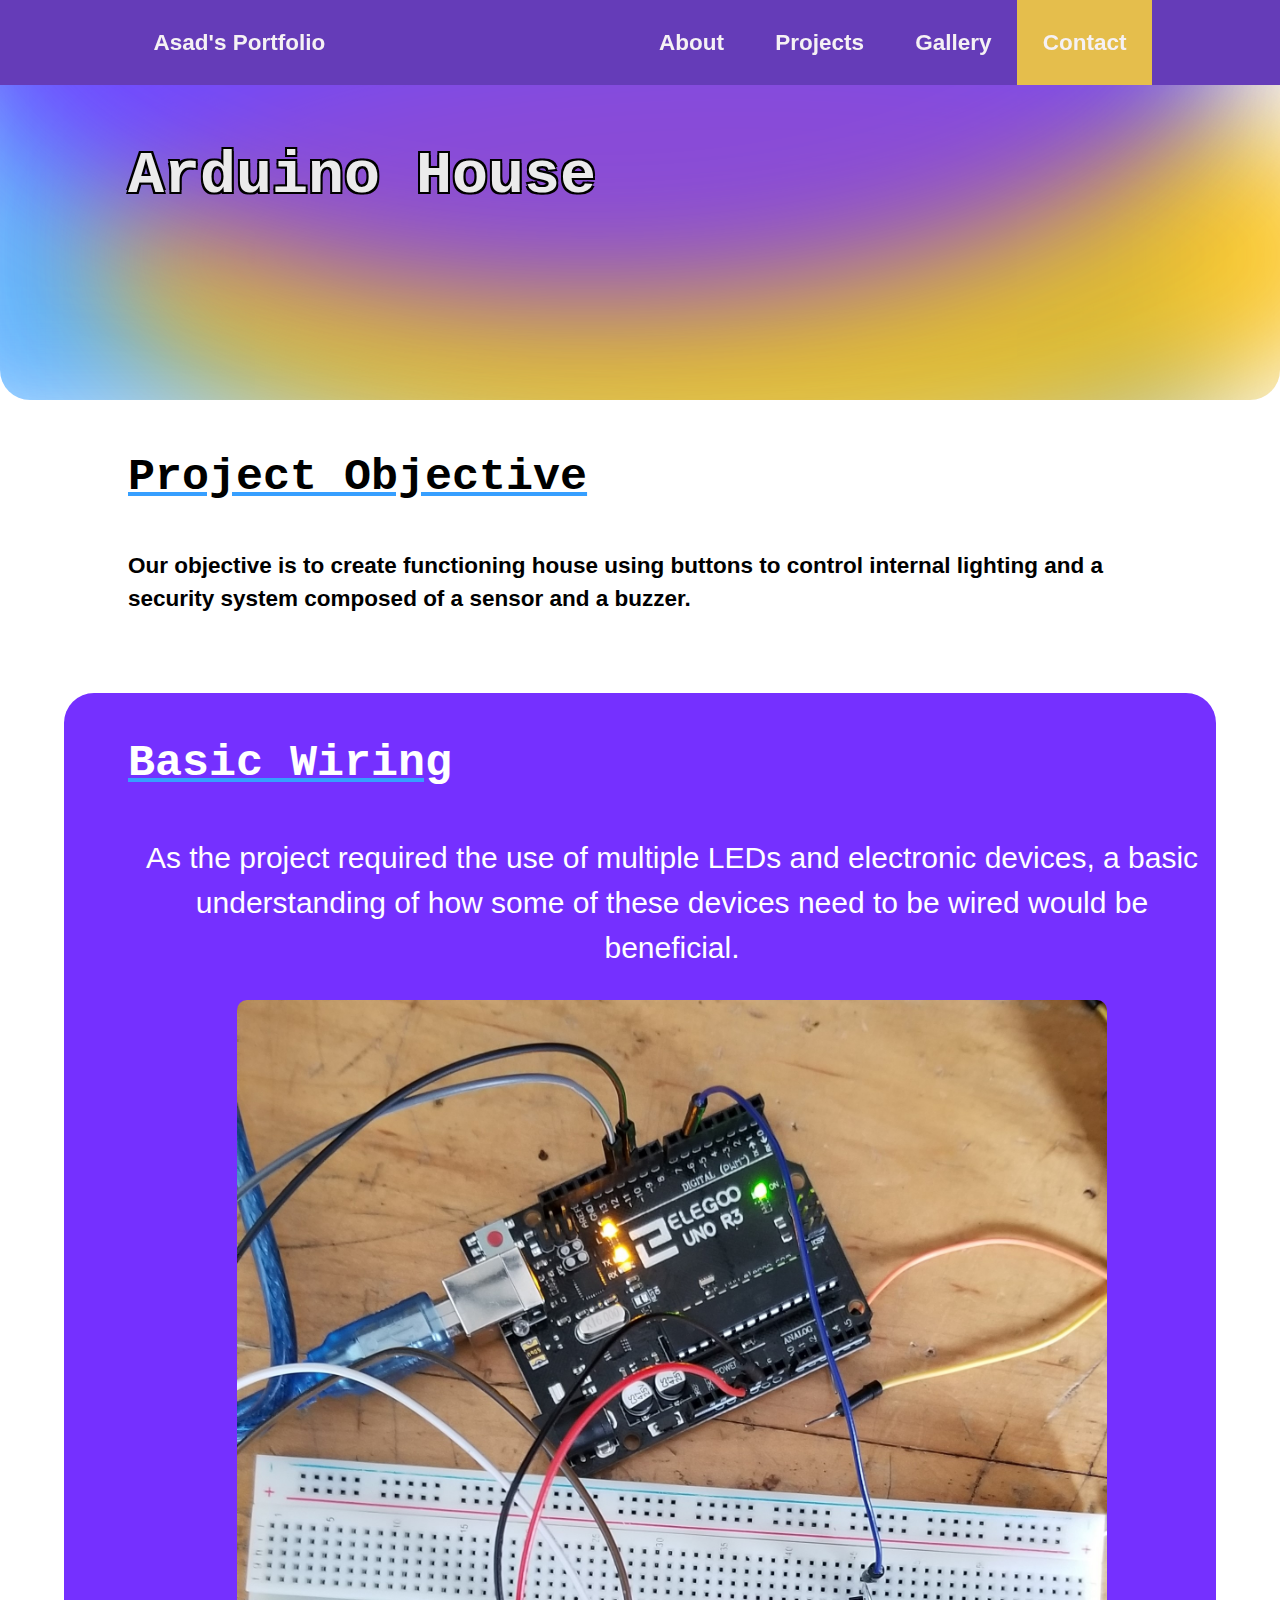
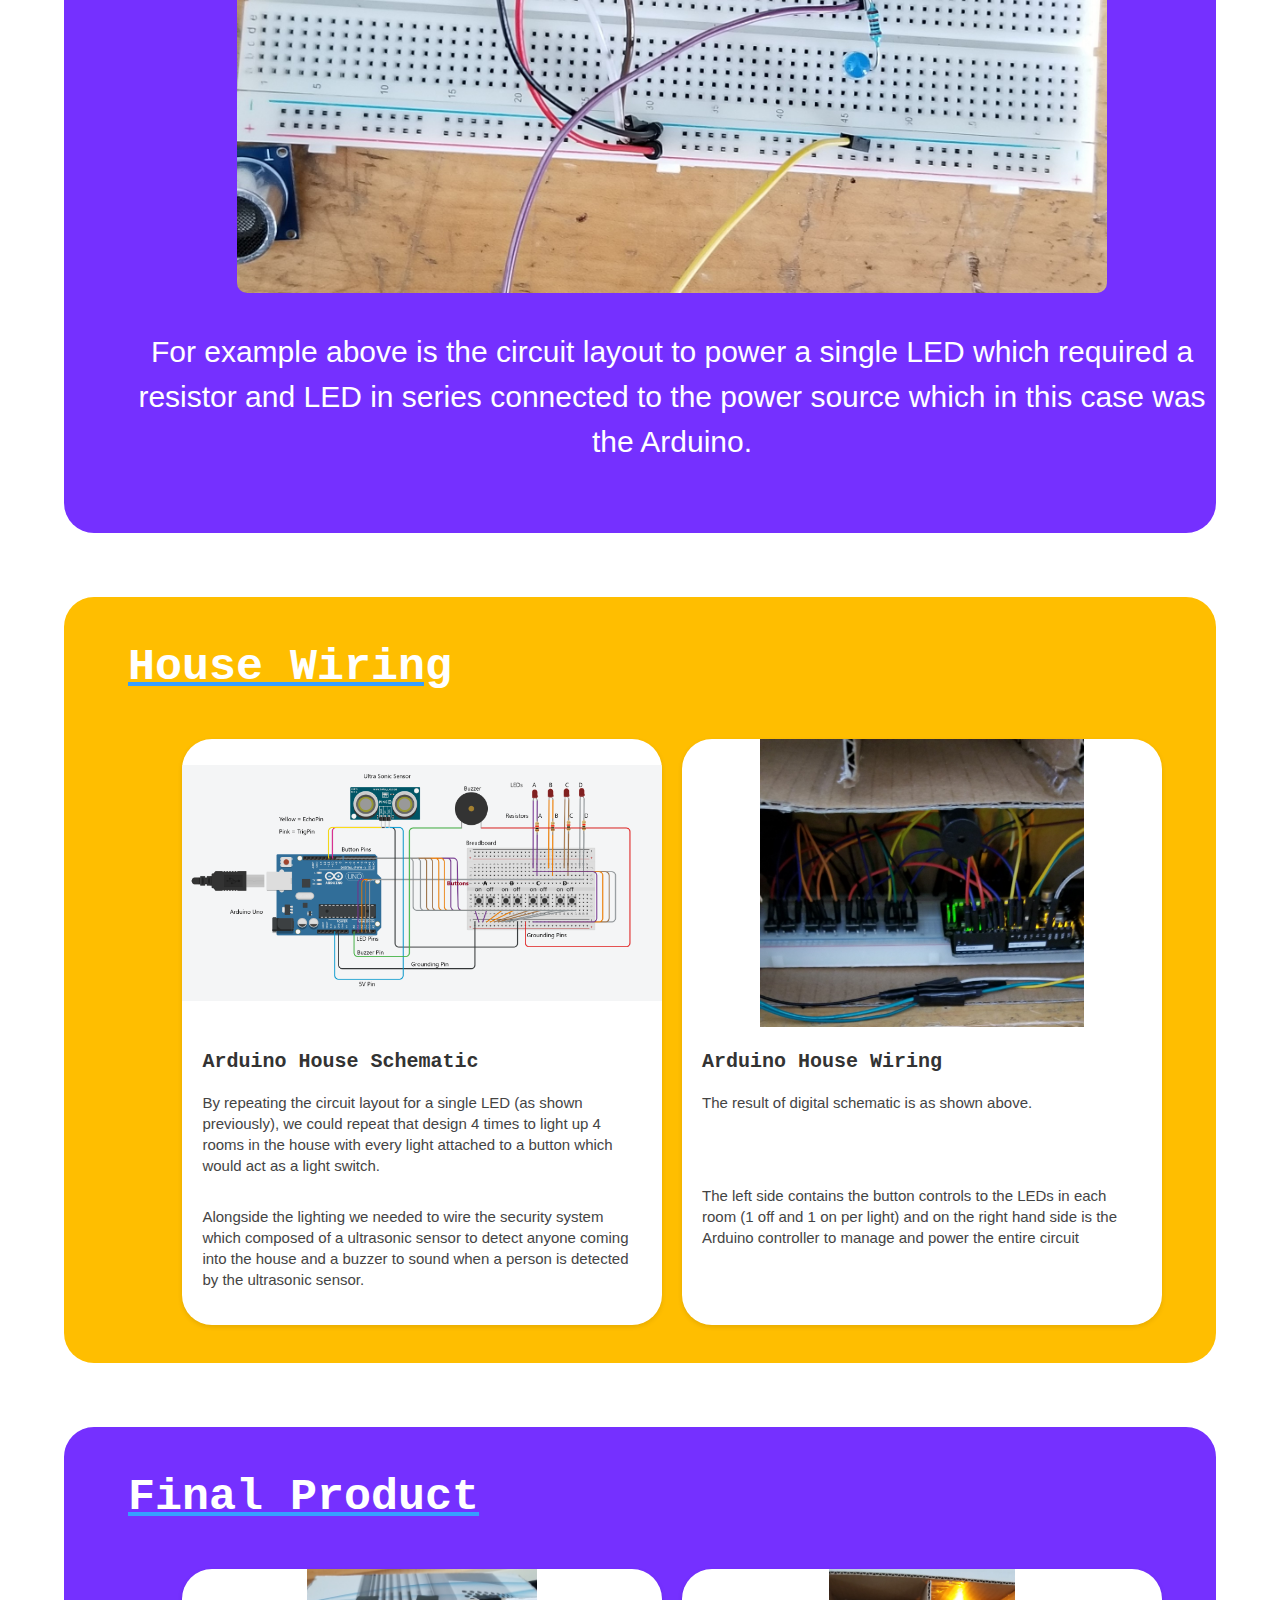
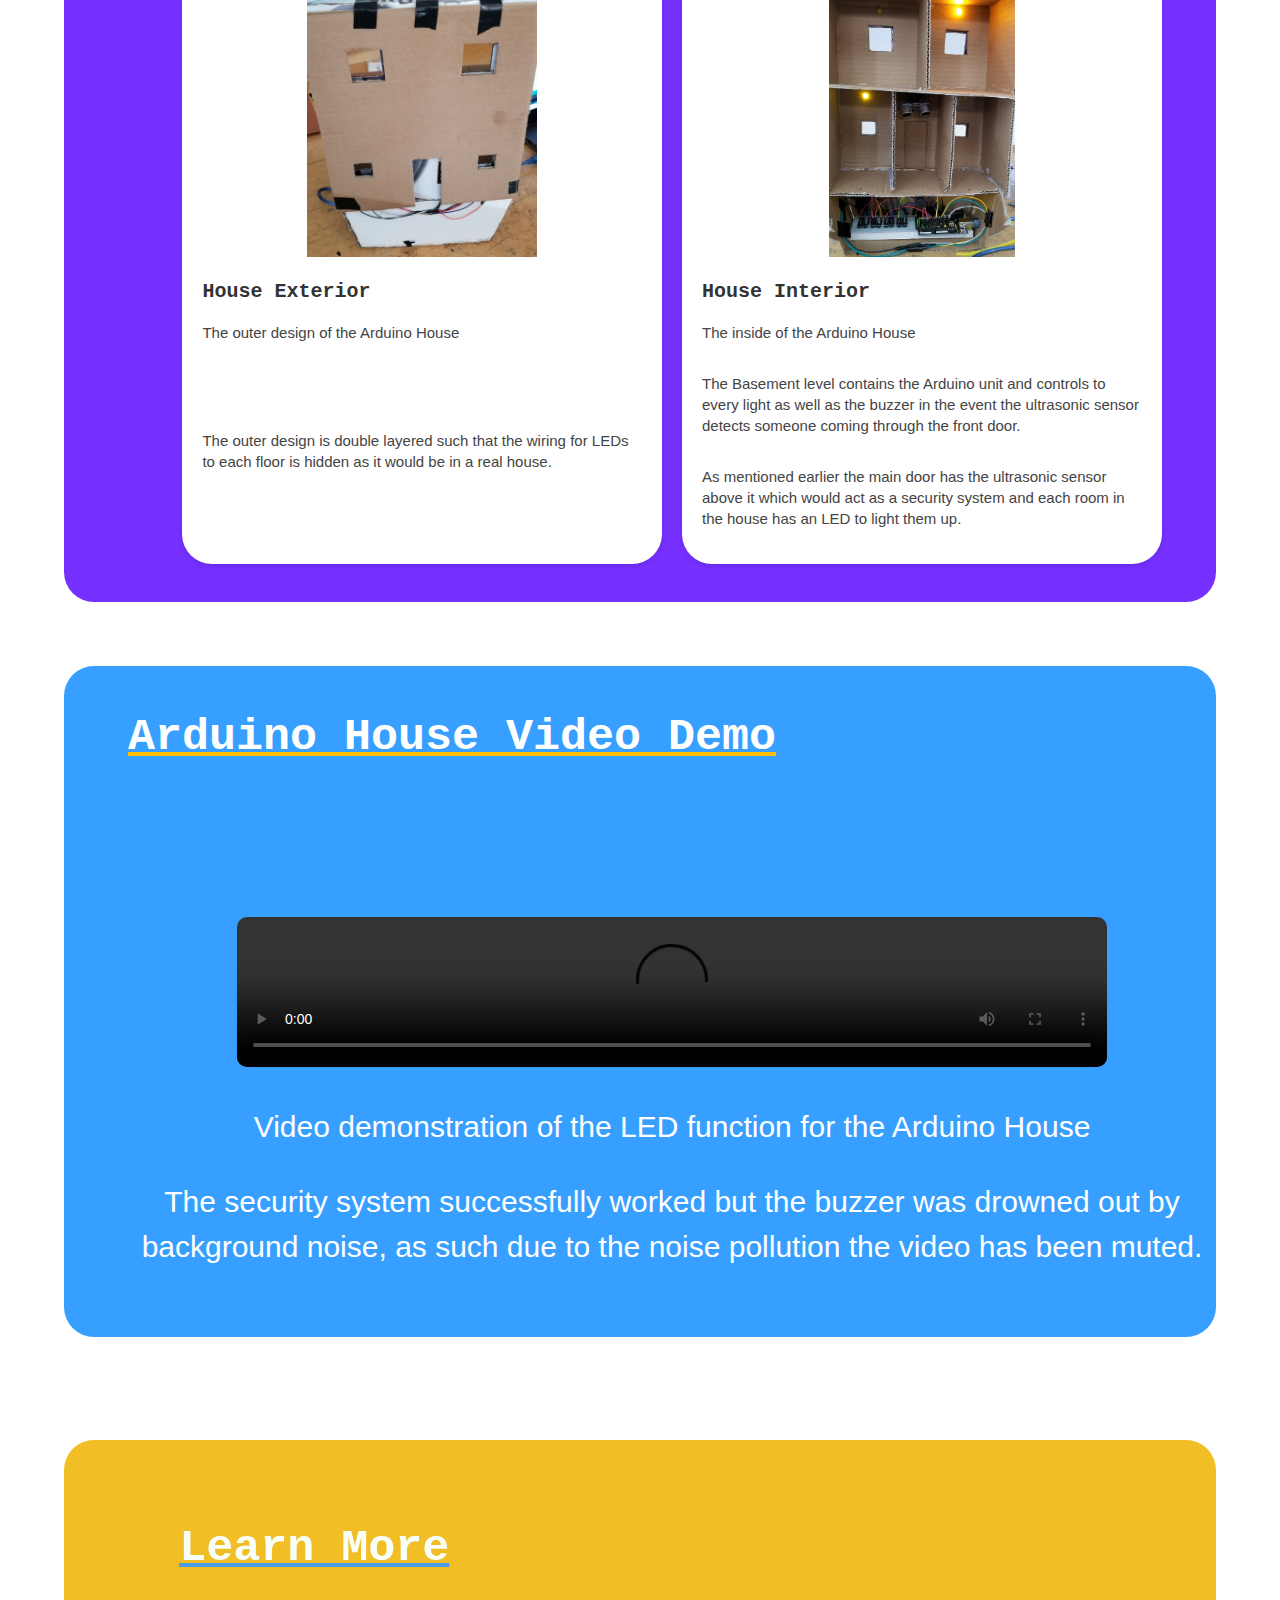
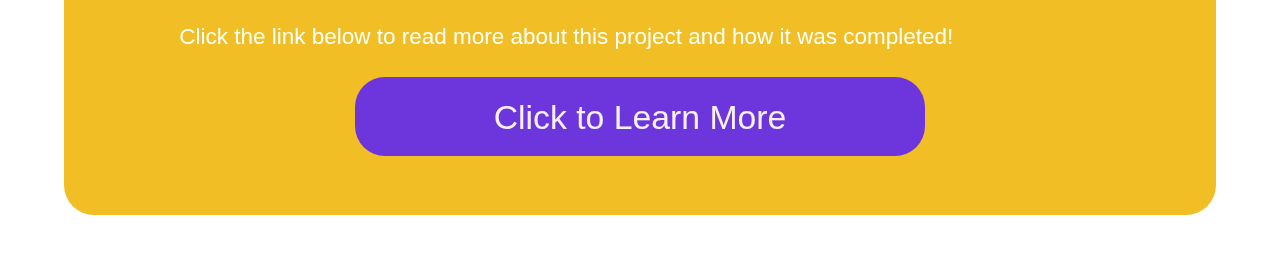
==== Pages/arduino_house_page.html @ cc78898a "Completed Arduino House Page" ====
<!doctype HTML>
<html lan="en-GB" dir="ltr">
    <head>
        <meta charset="utf-8">
        <title>Asad's Protfolio</title>
        <meta name="viewport" content="width=device-width, initial-scale=1">
        <meta name="description" content="A website consisting of all my previous projects, skills and work experience.">
        <link href="../CSS/styles.css" rel="stylesheet">
    </head>
    <body>
        <!-- Navigation Bar -->
        <header class="navbar">
            <a href="../index.html" class="homepage"><b>Asad's Portfolio</b></a>
            <a href="../index.html#contact" class="pageend"><b>Contact</b></a>
            <a href="#gallery" class="pages"><b>Gallery</b></a>
            <a href="../index.html#projects" class="pages"><b>Projects</b></a>
            <a href="../index.html#about" class="pages"><b>About</b></a>
        </header>

        <!-- Home Page -->
        <div id="top" class="box">
            <div class="wrapper">
                <div class="base one"></div>
                <div class="base two"></div>
                <div class="base three"></div>
            </div>
            <h1 class="titlePages">Arduino House</h1>
        </div>

        <!-- About -->
        <div id="about" class="aboutbox">
            <h2>Project Objective</h2>
            <p><b>Our objective is to create functioning house using buttons to control internal lighting and a security 
                system composed of a sensor and a buzzer.</b></p>
            
            
        </div>

        <!-- Basic Wiring -->
        <div class="descriptionbox">
            <h2>Basic Wiring</h2>
            <p class="text">As the project required the use of multiple LEDs and electronic devices, a basic understanding of how some of these devices need to be wired would be beneficial.</p>
            <img src="../Media/Arduino_House_Page/0 Basic LED wiring.jpg" alt="The circuit layout to power a single LED."
                width="100%">
            <p class="text">For example above is the circuit layout to power a single LED which required a resistor and LED in series connected to the power source which in this case was the Arduino.</p>
        </div>

        <!-- House Wiring -->
        <div class="descriptionboxTwo">
            <h2>House Wiring</h2>
            <div class="band">
                <div class="item-1long">
                    <a class="card">
                        <div class="thumb" style="background-image: url(../Media/Arduino_House_Page/1-1\ Arduino\ Scematic.png); background-size: contain; background-repeat: no-repeat;
                        background-position: center center;"></div>
                        <article>
                        <h1>Arduino House Schematic</h1>
                        <p>By repeating the circuit layout for a single LED (as shown previously), we could repeat that design 4 times to light up 4 rooms in the house with every 
                            light attached to a button which would act as a light switch.</p>
                        <p>Alongside the lighting we needed to wire the security system which composed of a ultrasonic sensor to detect anyone coming into the house and a 
                            buzzer to sound when a person is detected by the ultrasonic sensor.</p>
                        </article>
                    </a>
                </div>
                <div class="item-2long">
                    <a class="card">
                        <div class="thumb" style="background-image: url(../Media/Arduino_House_Page/1-2\ House\ Wiring.jpg); background-size: contain; background-repeat: no-repeat;
                        background-position: center center;"></div>
                        <article>
                        <h1>Arduino House Wiring</h1>
                        <p>The result of digital schematic is as shown above.</p>
                        <p>The left side contains the button controls to the LEDs in each room (1 off and 1 on per light) and on the right hand side is the Arduino controller 
                            to manage and power the entire circuit</p>
                        </article>
                    </a>
                </div>
            </div>
        </div>

        <!-- Final Product -->
        <div class="descriptionbox">
            <h2>Final Product</h2>
            <div class="band">
                <div class="item-1long">
                    <a class="card">
                        <div class="thumb" style="background-image: url(../Media/Arduino_House_Page/2-1\ House\ Exterior.jpg); background-size: contain; background-repeat: no-repeat;
                        background-position: center center;"></div>
                        <article>
                        <h1>House Exterior</h1>
                        <p>The outer design of the Arduino House</p>
                        <p>The outer design is double layered such that the wiring for LEDs to each floor is hidden as it would be in a real house.</p> 
                        </article>
                    </a>
                </div>
                <div class="item-2long">
                    <a class="card">
                        <div class="thumb" style="background-image: url(../Media/Arduino_House_Page/2-2\ House\ Interior.jpg); background-size: contain; background-repeat: no-repeat;
                        background-position: center center;"></div>
                        <article>
                        <h1>House Interior</h1>
                        <p>The inside of the Arduino House</p>
                        <p>The Basement level contains the Arduino unit and controls to every light as well as the buzzer in the event the ultrasonic sensor detects someone 
                            coming through the front door.</p>
                        <p>As mentioned earlier the main door has the ultrasonic sensor above it which would act as a security system and each room in the house has an LED to 
                            light them up.</p>
                        </article>
                    </a>
                </div>
            </div>
        </div>

        <!-- Final Product -->
        <div class="descriptionboxThree">
            <h2>Arduino House Video Demo</h2>
            <video controls>
                <source src="../Media/Arduino_House_Page/3 House Demo.mp4" type="video/mp4">
                Your browser does not support the video tag.
            </video>
            <p class="text">Video demonstration of the LED function for the Arduino House</p>
            <p class="text">The security system successfully worked but the buzzer was drowned out by background noise, as such due to the noise pollution the video has been muted.</p>
        </div>

        <!-- Footer -->
        <footer>
            <h2>Learn More</h2>
            <p>Click the link below to read more about this project and how it was completed!</p>
            <table>
                <td>
                    <p><a href="https://github.com/Asad-K-Bhatti/Arduino_House">Click to Learn More</a></p>
                </td>
            </table>
        </footer>
    </body>
</html>
---- CSS/styles.css ----
/*
#ff8800 - Orange
#49C6E5 - Sky Blue
#97DB4F - Lime Green
#1B2845 - Navy Blue
#F7F0F5 - Plat


#7530FF - Purple
#FFBE00 - Yellow
#369FFF - Blue
*/

/* Global Styles
---------------------------------*/
html {
    box-sizing: border-box;
}
  
*, *:before, *:after {
  box-sizing: inherit;
}
/*box model fix ^^^ */
  
body {
  color: black;
  margin: 0;
  padding: 0;
  font-size: 15px;
  line-height: 1.5;
}
  
.content-wrap {
  margin: 0 auto;
  width: 80%;
  padding: 60px 0;
}
h1, h2, h3, h4 {
  font-family: 'Roboto Mono', monospace;
}
a, p {
  font-family: 'Montserrat', sans-serif;
}

/* Navigation Bar
---------------------------------*/
.navbar {
  background-color: #7530ff;
  filter:grayscale(40%);
  overflow: hidden;
  position: fixed;
  top: 0px;
  width: 100%;
  z-index: 10000;
  font-size: 150%;
}
.navbar .homepage {
  float: left;
  color: #F7F0F5;
  margin-left: 10%;
  text-align: center;
  padding: 2%;
  text-decoration: none;
}
.navbar .pages {
  float: right;
  color: #F7F0F5;
  text-align: center;
  padding: 2%;
  text-decoration: none;
}
.navbar .pageend {
  float: right;
  color: #F7F0F5;
  margin-right: 10%;
  text-align: center;
  padding: 2%;
  text-decoration: none;
  background-color: #FFBE00;
}
.navbar a:hover {
  background-color: #369FFF;
  color: #F7F0F5;
}
.topnav a.active {
  background-color: #369FFF;
  color: #F7F0F5;
}
@media (min-width: 415px) and (max-width: 810px){
  .navbar {
    font-size: 75%;
  }
}
@media (max-width: 415px){
  .navbar {
    font-size: 57%;
  }
}

/* Solid Gradient Background
---------------------------------*/
.wrapper {
  width: 100%;
  height: 400px;
  background: #fff;
  position: relative;
  overflow: hidden;
  border-radius: 30px;
  margin-top: -5%;
}

.base {
  position: absolute;
  filter: blur(60px);
  opacity: 0.8;
}

.one {
  border-radius: 100%;
  width: 100%;
  height: 600px;
  background-color: #7530ff;
  left: -50px;
  top: -300px;
  z-index: 3;
}

.two {
  width: 100%;
  height: 800px;
  background-color: #369FFF;
  bottom: -30px;
  left: -80px;
}

.three {
  border-radius: 100%;
  width: 100%;
  height: 450px;
  bottom: -80px;
  right: -100px;
  background-color: #FFBE00;
}

@media (min-width: 700px) and (max-width: 945px){
  .wrapper {
    height: 300px;
  }
}
@media (min-width: 375px) and (max-width: 700px){
  .wrapper {
    height: 200px;
  }
}
@media (max-width: 375px){
  .wrapper {
    height: 150px;
  }
}

/* Home-Page
---------------------------------*/
.box {
  position: relative;
  display: inline-block;
  width: 100%;
  margin-bottom: 0;
  margin-top: 5%;
}
.box .title {
  position: absolute;
  z-index: 999;
  margin: 0 30% 0 10%;
  left: 0;
  right: 0;
  top: 20%;
  bottom: 1%;
  text-align: left;
  color: #EBEBEB;
  font-size: 400%;
  text-shadow: -2px -2px 0 #000, 2px -2px 0 #000, -2px 2px 0 #000, 2px 2px 0 #000;
}
.box .titlePages {
  position: absolute;
  z-index: 999;
  margin: 0 40% 0 10%;
  left: 0;
  right: 0;
  top: 20%;
  bottom: 1%;
  text-align: left;
  color: #EBEBEB;
  font-size: 400%;
  text-shadow: -2px -2px 0 #000, 2px -2px 0 #000, -2px 2px 0 #000, 2px 2px 0 #000;
}
.box .text {
  position: absolute;
  z-index: 999;
  margin: 0 30% 0 10%;
  left: 0;
  right: 0;
  top: 50%;
  text-align: left;
  color: #EBEBEB;
  text-shadow: -2px -2px 0 #000, 2px -2px 0 #000, -2px 2px 0 #000, 2px 2px 0 #000;
}
@media (min-width: 700px) and (max-width: 945px){
  .box .title {
    font-size: 300%;
  }
  .box .titlePages {
    font-size: 300%;
  }
}
@media (min-width: 375px) and (max-width: 700px){
  .box .title {
    font-size: 200%;
  }
  .box .titlePages {
    font-size: 200%;
  }
  .box .text{
    font-size: 150%;
  }
}
@media (max-width: 375px){
  .box .title {
    font-size: 157%;
  }
  .box .titlePages {
    font-size: 157%;
  }
  .box .text{
    font-size: 137%;
  }
}
/* About Section
---------------------------------*/
.aboutbox {
  background-color: white;
  position: relative;
  display: inline-block;
  width: 100%;
  margin-bottom: 5%;
}
.aboutbox h2 {
  position: relative;
  margin-left: 10%;
  font-size: 300%;
  text-decoration-line: underline;
  text-decoration-color:  #369FFF;
}
.aboutbox p {
  position: relative;
  margin: 0 10% 1% 10%;
  font-size: 150%;
}
.aboutbox .screens{
  text-align: center;
}
.aboutbox img {
  margin-left: 25%;
  margin-right: 25%;
  border-radius: 5%;
  width: 40%;
  height: auto;
}
.aboutbox a {
  float: center;
  color: white;
  text-align: center;
  padding: 1% 1%;
  margin-top: 3%;
  text-decoration: none;
  background-color: #FFBE00;
  border-radius: 30px;
}
.aboutbox a:hover {
  background-color: #369FFF;
  color: white;
}
@media (min-width: 375px) and (max-width: 700px){
  .aboutbox h2 {
    font-size: 200%;
  }
  .aboutbox p{
    font-size: 125%;
  }
}
@media (max-width: 375px){
  .aboutbox h2 {
    font-size: 157%;
  }
  .aboutbox p{
    font-size: 100%;
  }
}
/* Highlights Section
---------------------------------*/
.highlightbox {
  background-color: white;
  position: relative;
  display: inline-block;
  width: 100%;
  padding-bottom: 3%;
  margin-bottom: -1%;
  color: white;
}
.highlightbox h2 {
  background-color: #7530FF;
  position: relative;
  margin-left: 5%;
  padding-left: 5%;
  font-size: 300%;
  text-decoration-line: underline;
  text-decoration-color:  #369FFF;
  border-radius: 30px;
  margin-right: 42%;
}

.band {
  width: 90%;
  max-width: 1240px;
  margin: 0 auto;
  
  display: grid;
  
  grid-template-columns: 1fr;
  grid-template-rows: auto;
  grid-gap: 20px;
  
}

@media only screen and (min-width: 500px) {
  .band {
    grid-template-columns: 1fr 1fr;
  }  
  .item-1 {
  grid-column: 1/ span 2;
  }
  .item-1 h1 {
    font-size: 30px;
  }
  .item-2 {
    grid-column: 3/ span 2;
    }
  .item-2 h1 {
    font-size: 30px;
  }
}

@media only screen and (min-width: 850px) {
  .band {
    grid-template-columns: 1fr 1fr 1fr 1fr;
  }
}

.card {
  min-height: 100%;
  background: white;
  box-shadow: 0 2px 5px rgba(0,0,0,0.1);
  display: flex;
  flex-direction: column;
  text-decoration: none;
  color: #444;
  position: relative;
  top: 0;
  transition: all .1s ease-in;
  border-radius: 30px;
}

.card:hover {
  top: -2px;
  box-shadow: 0 4px 5px rgba(0,0,0,0.2);
}

.card article {
  padding: 20px;
  display: flex;
  
  flex: 1;
  justify-content: space-between;
  flex-direction: column;
  
}
.card .thumb {
  padding-bottom: 60%;
  background-size: cover;
  background-position: center center;
  border-radius: 30px 30px 0px 0px;
}

.card p { 
  flex: 1;
  line-height: 1.4;
}

h1 {
  font-size: 20px;
  margin: 0;
  color: #333;
}

.card span {
  font-size: 12px;
  font-weight: bold;
  color: #999;
  text-transform: uppercase;
  letter-spacing: .05em;
  margin: 2em 0 0 0;
}

@media (min-width: 375px) and (max-width: 700px){
  .highlightbox h2 {
    font-size: 200%;
  }
}
@media (max-width: 375px){
  .highlightbox h2 {
    font-size: 157%;
  }
}
/* Flex/Grid Style obtained from - https://webdesign.tutsplus.com/articles/flexbox-vs-css-grid-which-should-you-use--cms-30184 */

/* Description Section (ONE)
---------------------------------*/
.descriptionbox {
  background-color: #7530FF;
  position: relative;
  display: inline-block;
  width: 90%;
  padding-bottom: 3%;
  margin-bottom: 5%;
  color: white;
  margin-left: 5%;
  padding-left: 5%;
  border-radius: 30px;
}
.descriptionbox h2 {
  position: relative;
  font-size: 300%;
  text-decoration-line: underline;
  text-decoration-color:  #369FFF;
}
.descriptionbox .text {
  text-align: center;
  font-size: 200%;
}
.descriptionbox video{
  width: 80%;
  margin-left: 10%;
  margin-top: 10%;
  border-radius: 10px;
}
.descriptionbox img{
  width: 80%;
  margin-left: 10%;
  border-radius: 10px;
}

.descriptionbox .band {
  width: 90%;
  max-width: 1240px;
  margin: 0 auto;
  
  display: grid;
  
  grid-template-columns: 1fr;
  grid-template-rows: auto;
  grid-gap: 20px;
  
}

@media only screen and (min-width: 500px) {
  .descriptionbox .band {
    grid-template-columns: 1fr 1fr;
  }  
  .descriptionbox .item-1 {
    grid-column: 1/ span 1;
    }
    .descriptionbox .item-2 {
      grid-column: 2/ span 1;
    }
    .descriptionbox .item-1long {
      grid-column: 1/ span 2;
    }
    .descriptionbox .item-2long {
      grid-column: 3/ span 2;
    }
}

@media only screen and (min-width: 850px) {
  .descriptionbox .band {
    grid-template-columns: 1fr 1fr 1fr 1fr;
  }
}

.descriptionbox .card {
  min-height: 100%;
  background: white;
  box-shadow: 0 2px 5px rgba(0,0,0,0.1);
  display: flex;
  flex-direction: column;
  text-decoration: none;
  color: #444;
  position: relative;
  top: 0;
  transition: all .1s ease-in;
  border-radius: 30px;
}

.descriptionbox .card:hover {
  top: -2px;
  box-shadow: 0 4px 5px rgba(0,0,0,0.2);
}

.descriptionbox .card article {
  padding: 20px;
  display: flex;
  
  flex: 1;
  justify-content: space-between;
  flex-direction: column;
  
}
.descriptionbox .card .thumb {
  padding-bottom: 60%;
  background-size: cover;
  background-position: center center;
  border-radius: 30px 30px 0px 0px;
}

.descriptionbox .card p { 
  flex: 1;
  line-height: 1.4;
}

.descriptionbox h1 {
  font-size: 20px;
  margin: 0;
  color: #333;
}

.descriptionbox .card span {
  font-size: 12px;
  font-weight: bold;
  color: #999;
  text-transform: uppercase;
  letter-spacing: .05em;
  margin: 2em 0 0 0;
}

@media (min-width: 375px) and (max-width: 700px){
  .descriptionbox h2 {
    font-size: 200%;
  }
  .descriptionbox .text {
    font-size: 150%;
  }
}
@media (max-width: 375px){
  .descriptionbox h2 {
    font-size: 157%;
  }
  .descriptionbox .text {
    font-size: 100%;
  }
}

/* Description Section (TWO)
---------------------------------*/
.descriptionboxTwo {
  background-color: #FFBE00;
  position: relative;
  display: inline-block;
  width: 90%;
  padding-bottom: 3%;
  margin-bottom: 5%;
  color: white;
  margin-left: 5%;
  padding-left: 5%;
  border-radius: 30px;
}
.descriptionboxTwo h2 {
  position: relative;
  font-size: 300%;
  text-decoration-line: underline;
  text-decoration-color:  #369FFF;
}
.descriptionboxTwo .text {
  text-align: center;
  font-size: 200%;
}
.descriptionboxTwo video{
  width: 80%;
  margin-left: 10%;
  margin-top: 10%;
  border-radius: 10px;
}
.descriptionboxTwo img{
  width: 80%;
  margin-left: 10%;
  border-radius: 10px;
}

.descriptionboxTwo .band {
  width: 90%;
  max-width: 1240px;
  margin: 0 auto;
  
  display: grid;
  
  grid-template-columns: 1fr;
  grid-template-rows: auto;
  grid-gap: 20px;
  
}

@media only screen and (min-width: 500px) {
  .descriptionboxTwo .band {
    grid-template-columns: 1fr 1fr;
  }  
  .descriptionboxTwo .item-1 {
    grid-column: 1/ span 1;
    }
    .descriptionboxTwo .item-2 {
      grid-column: 2/ span 1;
    }
    .descriptionboxTwo .item-1long {
      grid-column: 1/ span 2;
    }
    .descriptionboxTwo .item-2long {
      grid-column: 3/ span 2;
    }
}

@media only screen and (min-width: 850px) {
  .descriptionboxTwo .band {
    grid-template-columns: 1fr 1fr 1fr 1fr;
  }
}

.descriptionboxTwo .card {
  min-height: 100%;
  background: white;
  box-shadow: 0 2px 5px rgba(0,0,0,0.1);
  display: flex;
  flex-direction: column;
  text-decoration: none;
  color: #444;
  position: relative;
  top: 0;
  transition: all .1s ease-in;
  border-radius: 30px;
}

.descriptionboxTwo .card:hover {
  top: -2px;
  box-shadow: 0 4px 5px rgba(0,0,0,0.2);
}

.descriptionboxTwo .card article {
  padding: 20px;
  display: flex;
  
  flex: 1;
  justify-content: space-between;
  flex-direction: column;
  
}
.descriptionboxTwo .card .thumb {
  padding-bottom: 60%;
  background-size: cover;
  background-position: center center;
  border-radius: 30px 30px 0px 0px;
}

.descriptionboxTwo .card p { 
  flex: 1;
  line-height: 1.4;
}

.descriptionboxTwo h1 {
  font-size: 20px;
  margin: 0;
  color: #333;
}

.descriptionboxTwo .card span {
  font-size: 12px;
  font-weight: bold;
  color: #999;
  text-transform: uppercase;
  letter-spacing: .05em;
  margin: 2em 0 0 0;
}

@media (min-width: 375px) and (max-width: 700px){
  .descriptionboxTwo h2 {
    font-size: 200%;
  }
  .descriptionboxTwo .text {
    font-size: 150%;
  }
}
@media (max-width: 375px){
  .descriptionboxTwo h2 {
    font-size: 157%;
  }
  .descriptionboxTwo .text {
    font-size: 100%;
  }
}

/* Description Section (THREE)
---------------------------------*/
.descriptionboxThree {
  background-color: #369FFF;
  position: relative;
  display: inline-block;
  width: 90%;
  padding-bottom: 3%;
  margin-bottom: 5%;
  color: white;
  margin-left: 5%;
  padding-left: 5%;
  border-radius: 30px;
}
.descriptionboxThree h2 {
  position: relative;
  font-size: 300%;
  text-decoration-line: underline;
  text-decoration-color:  #FFBE00;
}
.descriptionboxThree .text {
  text-align: center;
  font-size: 200%;
}
.descriptionboxThree video{
  width: 80%;
  margin-left: 10%;
  margin-top: 10%;
  border-radius: 10px;
}
.descriptionboxThree img{
  width: 80%;
  margin-left: 10%;
  border-radius: 10px;
}
.descriptionboxThree table, .descriptionboxThree th, .descriptionboxThree td{
  border: 3px solid white;
}
.descriptionboxThree table{
  margin-left: 10%;
  padding-left: 5%;
  width: 80%;
  border-collapse: collapse;
  font-size: 150%;
  text-align: left;
}
.descriptionboxThree mark{
  background-color: #FFBE00;
  color: white;
}


.descriptionboxThree .band {
  width: 90%;
  max-width: 1240px;
  margin: 0 auto;
  
  display: grid;
  
  grid-template-columns: 1fr;
  grid-template-rows: auto;
  grid-gap: 20px;
  
}

@media only screen and (min-width: 500px) {
  .descriptionboxThree .band {
    grid-template-columns: 1fr 1fr;
  }  
  .descriptionboxThree .item-1 {
  grid-column: 1/ span 1;
  }
  .descriptionboxThree .item-2 {
    grid-column: 2/ span 1;
  }
  .descriptionboxThree .item-1long {
    grid-column: 1/ span 2;
  }
  .descriptionboxThree .item-2long {
    grid-column: 3/ span 2;
  }
}

@media only screen and (min-width: 850px) {
  .descriptionboxThree .band {
    grid-template-columns: 1fr 1fr 1fr 1fr;
  }
}

.descriptionboxThree .card {
  min-height: 100%;
  background: white;
  box-shadow: 0 2px 5px rgba(0,0,0,0.1);
  display: flex;
  flex-direction: column;
  text-decoration: none;
  color: #444;
  position: relative;
  top: 0;
  transition: all .1s ease-in;
  border-radius: 30px;
}

.descriptionboxThree .card:hover {
  top: -2px;
  box-shadow: 0 4px 5px rgba(0,0,0,0.2);
}

.descriptionboxThree .card article {
  padding: 20px;
  display: flex;
  
  flex: 1;
  justify-content: space-between;
  flex-direction: column;
  
}
.descriptionboxThree .card .thumb {
  padding-bottom: 60%;
  background-size: cover;
  background-position: center center;
  border-radius: 30px 30px 0px 0px;
}

.descriptionboxThree .card p { 
  flex: 1;
  line-height: 1.4;
}

.descriptionboxThree h1 {
  font-size: 20px;
  margin: 0;
  color: #333;
}

.descriptionboxThree .card span {
  font-size: 12px;
  font-weight: bold;
  color: #999;
  text-transform: uppercase;
  letter-spacing: .05em;
  margin: 2em 0 0 0;
}

@media (min-width: 375px) and (max-width: 700px){
  .descriptionboxThree h2 {
    font-size: 200%;
  }
  .descriptionboxThree .text {
    font-size: 150%;
  }
  .descriptionboxThree table {
    font-size: 125%;
  }
}
@media (max-width: 375px){
  .descriptionboxThree h2 {
    font-size: 157%;
  }
  .descriptionboxThree .text {
    font-size: 100%;
  }
  .descriptionboxThree table {
    font-size: 100%;
  }
}

/* Screenshot Section
---------------------------------*/
.screenshotbox {
  background-color: #7530FF;
  position: relative;
  display: inline-block;
  width: 90%;
  filter:grayscale(40%);
  border-radius: 30px;
  margin-left: 5%;
}
.screenshotbox h2 {
  position: relative;
  margin-left: 10%;
  font-size: 300%;
  text-decoration-line: underline;
  text-decoration-color:  #369FFF;
  color: white;
}
.screenshotbox p {
  position: relative;
  margin: 0 10% 1% 10%;
  font-size: 150%;
  color: white;
}
.screenshotbox .screens{
  text-align: center;
}
.screenshotbox img {
  border-radius: 30px;
  width: 40%;
  height: auto;
}

@media (min-width: 375px) and (max-width: 700px){
  .screenshotbox h2 {
    font-size: 200%;
  }
  .screenshotbox p{
    font-size: 125%;
  }
}
@media (max-width: 375px){
  .screenshotbox h2 {
    font-size: 157%;
  }
  .screenshotbox p{
    font-size: 100%;
  }
}

/* ScreenshotTwo Section
---------------------------------*/
.screenshotboxTwo {
  background-color: white;
  position: relative;
  display: inline-block;
  width: 100%;

}
.screenshotboxTwo h2 {
  position: relative;
  margin-left: 10%;
  font-size: 300%;
  text-decoration-line: underline;
  text-decoration-color:  #369FFF;
}
.screenshotboxTwo p {
  position: relative;
  margin: 0 10% 1% 10%;
  font-size: 150%;
}
.screenshotboxTwo .screens{
  text-align: center;
}
.screenshotboxTwo img {
  border-radius: 30px;
  width: 40%;
  height: auto;
}
@media (min-width: 375px) and (max-width: 700px){
  .screenshotboxTwo h2 {
    font-size: 200%;
  }
  .screenshotboxTwo p{
    font-size: 125%;
  }
}
@media (max-width: 375px){
  .screenshotboxTwo h2 {
    font-size: 157%;
  }
  .screenshotboxTwo p{
    font-size: 100%;
  }
}

/* Carousel
---------------------------------*/
.screens {
  display: flex;
  overflow: auto;
  flex: none;
  width: 60vw;
  height: 60vh;
  flex-flow: column nowrap;
  margin-left: 15%;
  margin-bottom: 10%;
}

.y-scroll-snap{
  scroll-snap-type: y mandatory;
}

.screens>div{
  text-align: center;
  scroll-snap-align: center;
  flex: none;
  line-height: 3;
  width: 100%;
  height: 100%;
  justify-content: center;
}

.screens>div:nth-child(even){
  background-color: #FFBE00;
}

.screens>div:nth-child(odd){
  background-color: #369FFF;
}

@media (min-width: 768px) and (max-width: 1024px){
  .screens {
    height: 50vh;
  }
}
@media (min-width: 500px) and (max-width: 768px){
  .screens {
    height: 40vh;
  }
}
@media (max-width: 500px){
  .screens {
    height: 30vh;
  }
}

/* Footer Section
---------------------------------*/
footer {
  background: #FFBE00;
  color: #f7fff7;
  margin-top: 3%;
  padding-top: 3%;
  margin-bottom: 3%;
  padding-bottom: 3%;
  border-radius: 30px;
  width: 90%;
  filter:grayscale(20%);
  margin-left: 5%;
}
footer h2 {
  position: relative;
  margin-left: 10%;
  font-size: 300%;
  text-decoration-line: underline;
  text-decoration-color:  #369FFF;
}
footer p{
  position: relative;
  margin: 0 10% 1% 10%;
  font-size: 150%;
}
footer table {
  width: 80%;
  margin-left: 10%;
  text-align: center;
  padding: 2%;
}
footer a {
  float: center;
  color: #F7F0F5;
  text-align: center;
  padding: 3% 20%;
  text-decoration: none;
  background-color: #7530FF;
  border-radius: 30px;
  font-size: 150%;
}
footer a:hover {
  background-color: #F7F0F5;
  color: black;
}
@media (min-width: 375px) and (max-width: 700px){
  footer h2 {
    font-size: 200%;
  }
  footer a{
    font-size: 100%;
  }
}
@media (max-width: 375px){
  footer h2 {
    font-size: 157%;
  }
  footer a{
    font-size: 75%;
  }
}
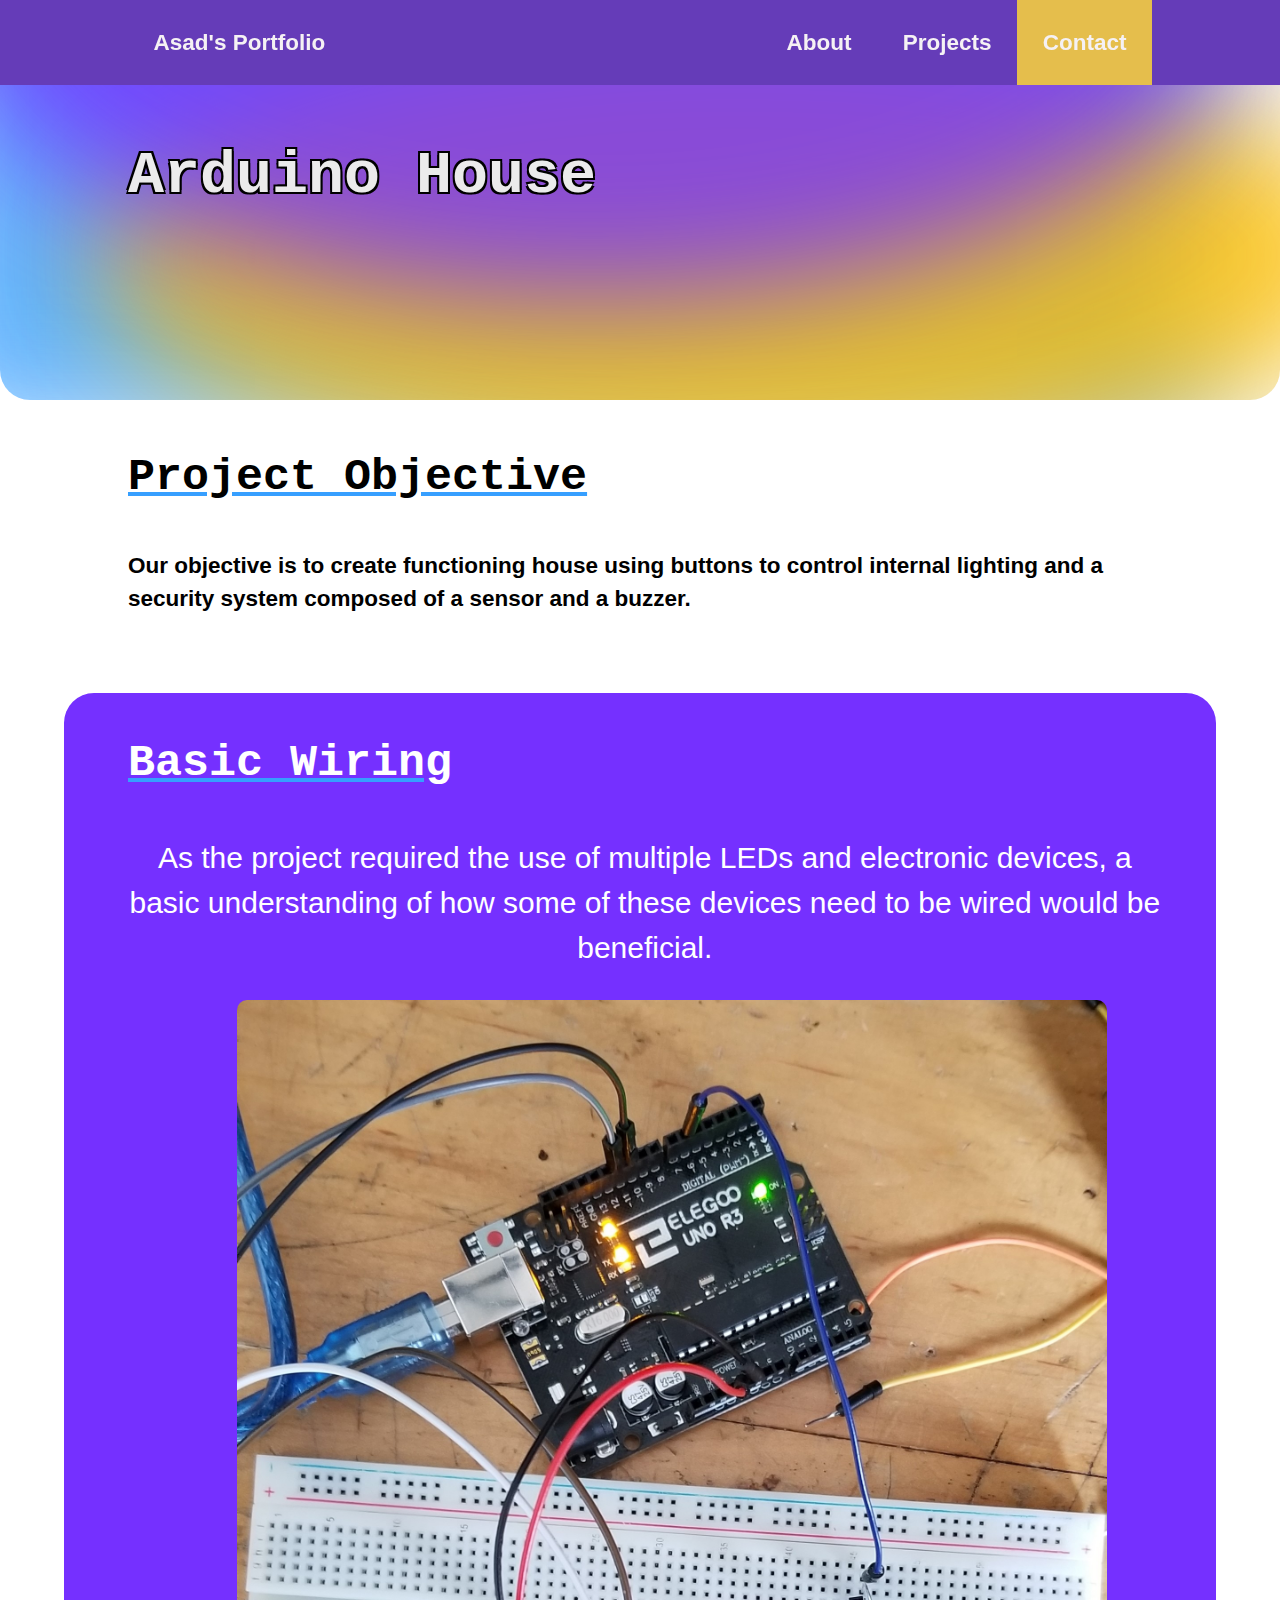
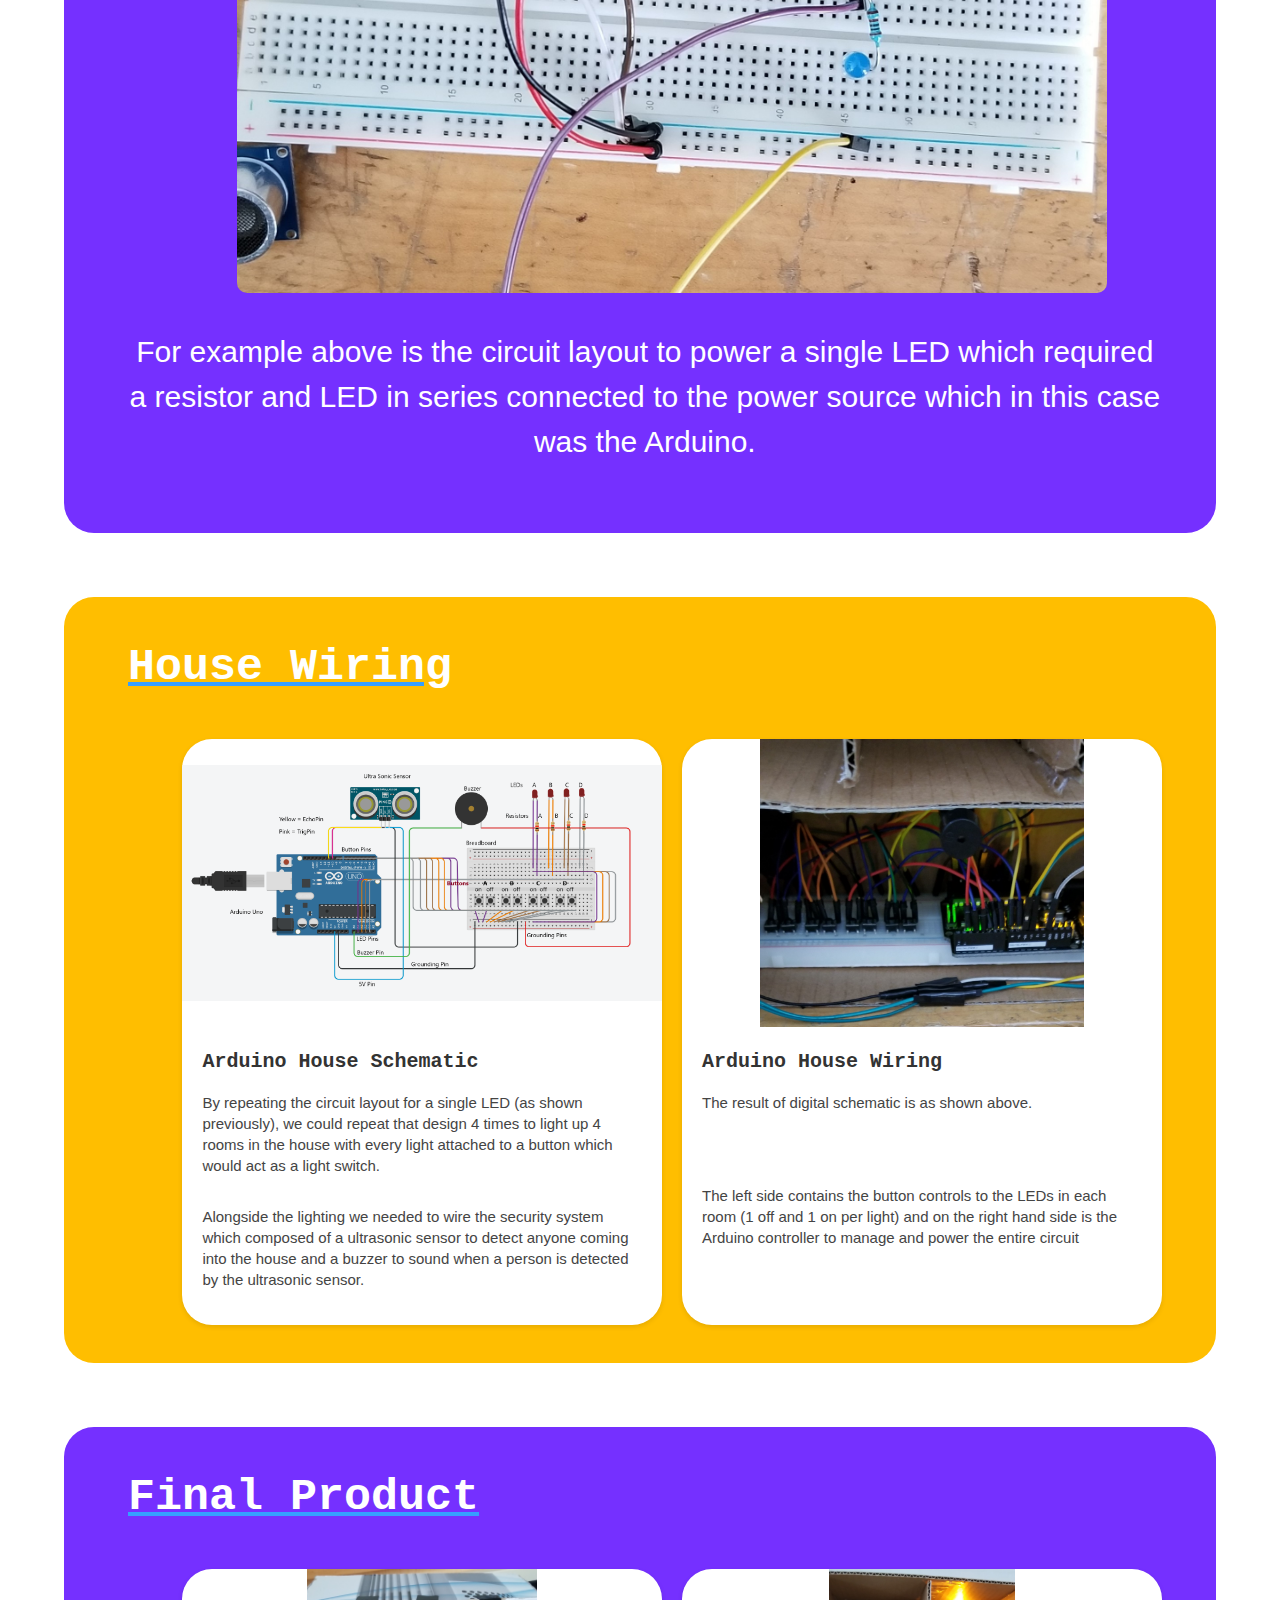
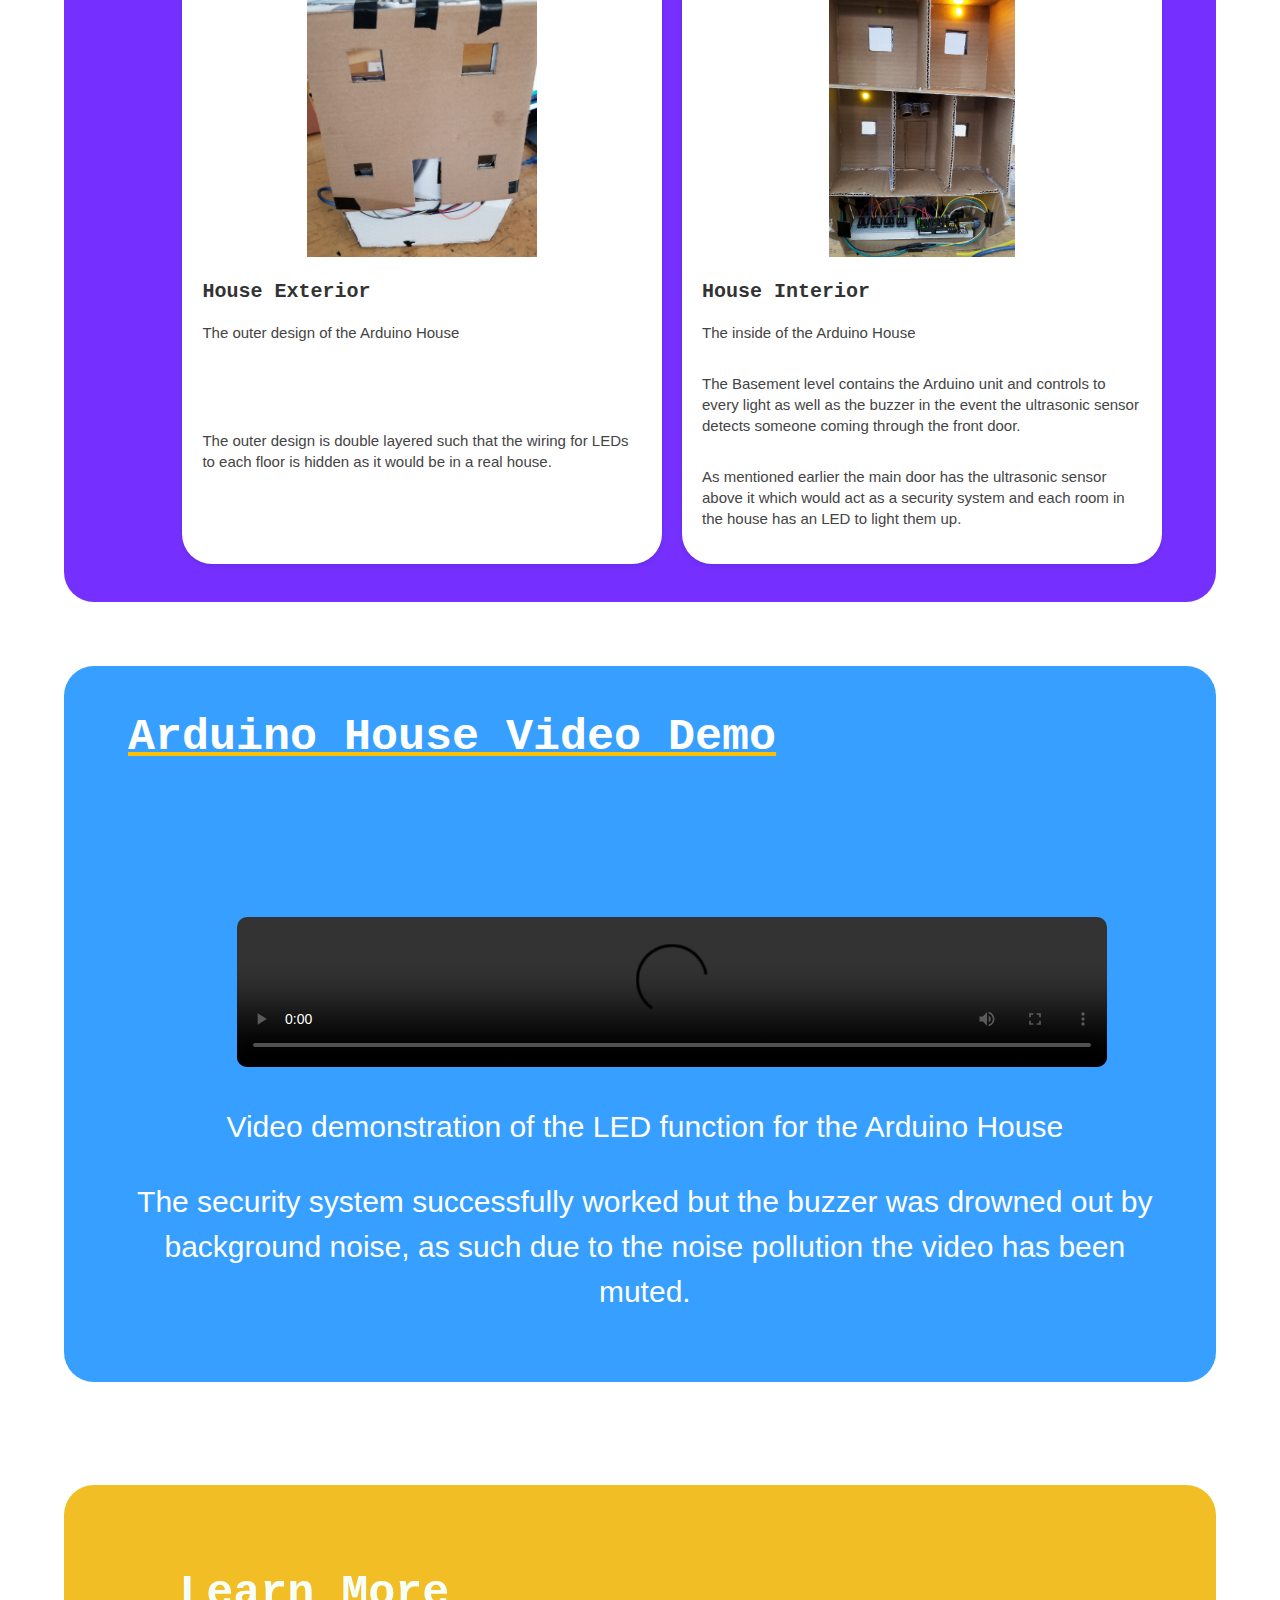
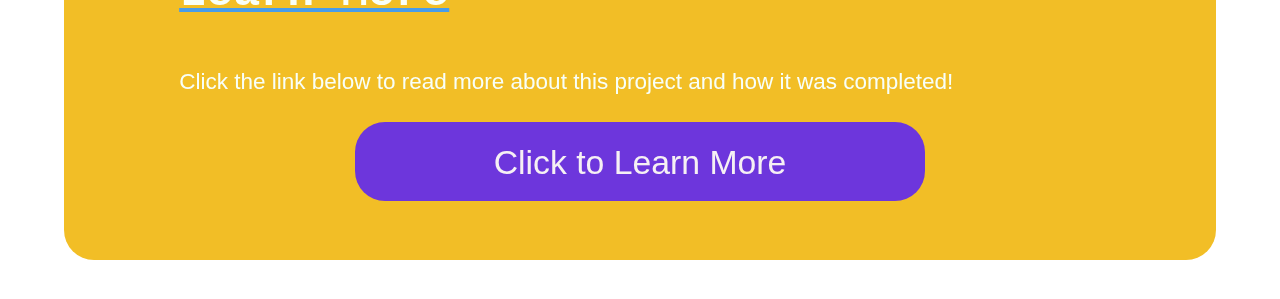
==== commit 4ff23b16: "Completed Mechanical Hand Gear Train Page" ====
--- a/Pages/arduino_house_page.html
+++ b/Pages/arduino_house_page.html
@@ -12,7 +12,6 @@
         <header class="navbar">
             <a href="../index.html" class="homepage"><b>Asad's Portfolio</b></a>
             <a href="../index.html#contact" class="pageend"><b>Contact</b></a>
-            <a href="#gallery" class="pages"><b>Gallery</b></a>
             <a href="../index.html#projects" class="pages"><b>Projects</b></a>
             <a href="../index.html#about" class="pages"><b>About</b></a>
         </header>
--- a/CSS/styles.css
+++ b/CSS/styles.css
@@ -445,6 +445,7 @@
 .descriptionbox .text {
   text-align: center;
   font-size: 200%;
+  margin-right: 5%;
 }
 .descriptionbox video{
   width: 80%;
@@ -590,6 +591,7 @@
 .descriptionboxTwo .text {
   text-align: center;
   font-size: 200%;
+  margin-right: 5%;
 }
 .descriptionboxTwo video{
   width: 80%;
@@ -735,6 +737,7 @@
 .descriptionboxThree .text {
   text-align: center;
   font-size: 200%;
+  margin-right: 5%;
 }
 .descriptionboxThree video{
   width: 80%;
